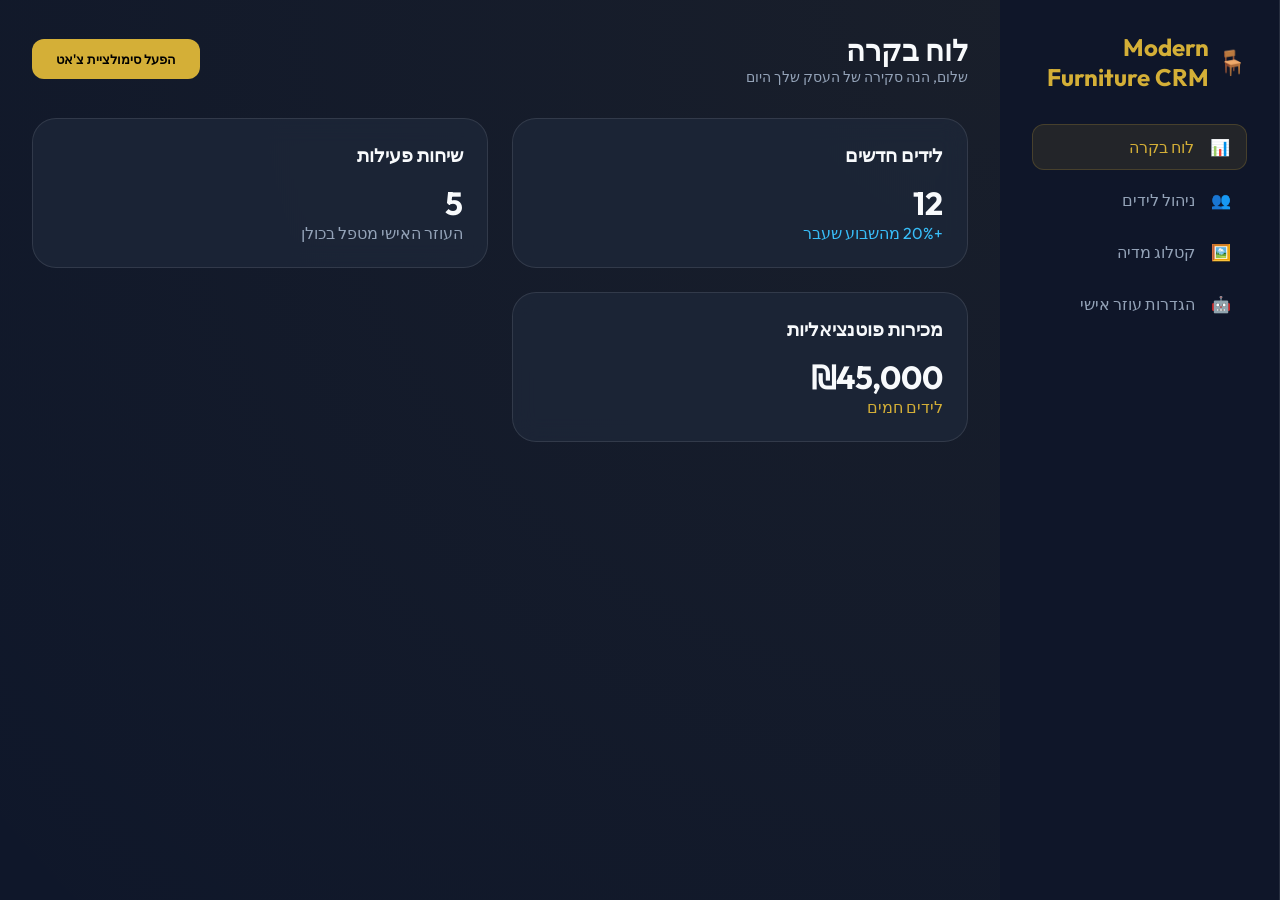
==== index.html @ c870bcd7 "Initial commit" ====
<!DOCTYPE html>
<html lang="he" dir="rtl">
<head>
    <meta charset="UTF-8">
    <meta name="viewport" content="width=device-width, initial-scale=1.0">
    <title>Furniture CRM - Assistant Manager</title>
    <link rel="stylesheet" href="styles/main.css">
</head>
<body>
    <aside class="sidebar">
        <div class="logo">
            <span>🪑</span> Modern Furniture CRM
        </div>
        <ul class="nav-links">
            <li class="nav-item active" data-tab="dashboard">
                <span>📊</span> לוח בקרה
            </li>
            <li class="nav-item" data-tab="leads">
                <span>👥</span> ניהול לידים
            </li>
            <li class="nav-item" data-tab="catalog">
                <span>🖼️</span> קטלוג מדיה
            </li>
            <li class="nav-item" data-tab="assistant">
                <span>🤖</span> הגדרות עוזר אישי
            </li>
        </ul>
    </aside>

    <main class="main-content">
        <header>
            <div class="header-title">
                <h1 id="tab-title">לוח בקרה</h1>
                <p>שלום, הנה סקירה של העסק שלך היום</p>
            </div>
            <div class="header-actions">
                <button class="btn btn-primary" id="start-sim-btn">הפעל סימולציית צ'אט</button>
            </div>
        </header>

        <!-- Dashboard Tab -->
        <div id="dashboard" class="tab-content active">
            <div class="dashboard-grid">
                <div class="card">
                    <h3>לידים חדשים</h3>
                    <p style="font-size: 2rem; font-weight: 700; margin-top: 1rem;">12</p>
                    <p style="color: var(--accent);">+20% מהשבוע שעבר</p>
                </div>
                <div class="card">
                    <h3>שיחות פעילות</h3>
                    <p style="font-size: 2rem; font-weight: 700; margin-top: 1rem;">5</p>
                    <p style="color: var(--text-muted);">העוזר האישי מטפל בכולן</p>
                </div>
                <div class="card">
                    <h3>מכירות פוטנציאליות</h3>
                    <p style="font-size: 2rem; font-weight: 700; margin-top: 1rem;">₪45,000</p>
                    <p style="color: var(--primary);">לידים חמים</p>
                </div>
            </div>
        </div>

        <!-- Leads Tab -->
        <div id="leads" class="tab-content">
            <div class="card">
                <h3>לידים אחרונים מווצאפ</h3>
                <div style="margin-top: 1rem;">
                    <table style="width: 100%; border-collapse: collapse; text-align: right;">
                        <thead>
                            <tr style="border-bottom: 1px solid var(--border); color: var(--text-muted);">
                                <th style="padding: 1rem;">שם הלקוח</th>
                                <th style="padding: 1rem;">סטטוס</th>
                                <th style="padding: 1rem;">זמן</th>
                                <th style="padding: 1rem;">פעולה</th>
                            </tr>
                        </thead>
                        <tbody>
                            <tr style="border-bottom: 1px solid var(--border);">
                                <td style="padding: 1rem;">ישראל ישראלי</td>
                                <td style="padding: 1rem;"><span style="color: var(--primary);">חם (אחרי תמונות צבע)</span></td>
                                <td style="padding: 1rem;">לפני 5 דקות</td>
                                <td style="padding: 1rem;"><button class="btn btn-primary" style="padding: 0.4rem 1rem;">צפה בצ'אט</button></td>
                            </tr>
                            <tr style="border-bottom: 1px solid var(--border);">
                                <td style="padding: 1rem;">שרה כהן</td>
                                <td style="padding: 1rem;"><span style="color: var(--accent);">חדש (נשלחו דגמים)</span></td>
                                <td style="padding: 1rem;">לפני 15 דקות</td>
                                <td style="padding: 1rem;"><button class="btn btn-primary" style="padding: 0.4rem 1rem;">צפה בצ'אט</button></td>
                            </tr>
                        </tbody>
                    </table>
                </div>
            </div>
        </div>

        <!-- Catalog Tab -->
        <div id="catalog" class="tab-content">
            <div class="catalog-section">
                <h2 style="margin-bottom: 1.5rem;">דגמי רהיטים (10 תמונות)</h2>
                <div class="catalog-grid" id="models-grid">
                    <!-- JS will generate 10 boxes -->
                </div>
            </div>
            <div class="catalog-section" style="margin-top: 3rem;">
                <h2 style="margin-bottom: 1.5rem;">פלטות צבעים (3 תמונות)</h2>
                <div class="catalog-grid" id="colors-grid" style="grid-template-columns: repeat(3, 1fr);">
                    <!-- JS will generate 3 boxes -->
                </div>
            </div>
        </div>

        <!-- Assistant Tab -->
        <div id="assistant" class="tab-content">
            <div class="card" style="max-width: 600px;">
                <h3>הגדרות עוזר אישי</h3>
                <div style="margin-top: 1.5rem; display: flex; flex-direction: column; gap: 1.5rem;">
                    <div>
                        <label style="display: block; margin-bottom: 0.5rem; color: var(--text-muted);">טון הדיבור</label>
                        <select style="width: 100%; padding: 0.75rem; border-radius: 8px; background: var(--glass); border: 1px solid var(--border); color: white;">
                            <option>יוקרתי ומנומס</option>
                            <option>חברותי וקליל</option>
                            <option>מקצועי וענייני</option>
                        </select>
                    </div>
                    <div>
                        <label style="display: block; margin-bottom: 0.5rem; color: var(--text-muted);">זרימת הודעות</label>
                        <p style="font-size: 0.9rem; color: var(--primary);">דגמים -> צבעים -> חימום ליד</p>
                    </div>
                    <div>
                        <label style="display: block; margin-bottom: 0.5rem; color: var(--text-muted);">הודעת פתיחה</label>
                        <textarea style="width: 100%; padding: 0.75rem; border-radius: 8px; background: var(--glass); border: 1px solid var(--border); color: white; height: 100px;">שלום! אני העוזר האישי של חנות הרהיטים המודרנית שלנו. אשמח להראות לך את הדגמים החדשים שלנו...</textarea>
                    </div>
                    <button class="btn btn-primary">שמור הגדרות</button>
                </div>
            </div>
        </div>

        <!-- Chat Simulator Modal (Hidden by default) -->
        <div id="chat-modal" style="display: none; position: fixed; inset: 0; background: rgba(0,0,0,0.8); z-index: 100; align-items: center; justify-content: center; backdrop-filter: blur(5px);">
            <div class="card chat-container" style="width: 400px; height: 600px; padding: 0;">
                <div style="background: var(--glass); padding: 1rem; border-bottom: 1px solid var(--border); display: flex; justify-content: space-between; align-items: center;">
                    <div style="display: flex; align-items: center; gap: 0.5rem;">
                        <div style="width: 40px; height: 40px; background: var(--primary); border-radius: 50%; display: flex; align-items: center; justify-content: center; color: black; font-weight: bold;">AI</div>
                        <div>
                            <div style="font-weight: bold;">העוזר האישי</div>
                            <div style="font-size: 0.7rem; color: #4ade80;">פעיל כעת</div>
                        </div>
                    </div>
                    <button id="close-chat" style="background: none; border: none; color: white; cursor: pointer; font-size: 1.5rem;">&times;</button>
                </div>
                <div class="chat-messages" id="chat-messages">
                    <!-- Messages will appear here -->
                </div>
                <div style="padding: 1rem; border-top: 1px solid var(--border); display: flex; gap: 0.5rem;">
                    <input type="text" placeholder="הקלד הודעה..." style="flex: 1; background: var(--glass); border: 1px solid var(--border); border-radius: 8px; padding: 0.5rem 1rem; color: white;">
                    <button class="btn btn-primary" style="padding: 0.5rem 1rem;">שלח</button>
                </div>
            </div>
        </div>
    </main>

    <script src="scripts/app.js"></script>
</body>
</html>
---- styles/main.css ----
@import url('https://fonts.googleapis.com/css2?family=Outfit:wght@300;400;600;700&display=swap');

:root {
    --primary: #d4af37;
    --primary-hover: #b8962d;
    --bg-dark: #0f172a;
    --bg-card: rgba(30, 41, 59, 0.7);
    --text-main: #f8fafc;
    --text-muted: #94a3b8;
    --border: rgba(255, 255, 255, 0.1);
    --accent: #38bdf8;
    --glass: rgba(255, 255, 255, 0.03);
}

* {
    margin: 0;
    padding: 0;
    box-sizing: border-box;
    font-family: 'Outfit', sans-serif;
}

body {
    background-color: var(--bg-dark);
    color: var(--text-main);
    min-height: 100vh;
    display: flex;
    overflow: hidden;
}

/* Sidebar */
.sidebar {
    width: 280px;
    background: rgba(15, 23, 42, 0.95);
    border-right: 1px solid var(--border);
    padding: 2rem;
    display: flex;
    flex-direction: column;
    gap: 2rem;
    z-index: 10;
}

.logo {
    font-size: 1.5rem;
    font-weight: 700;
    color: var(--primary);
    display: flex;
    align-items: center;
    gap: 0.5rem;
}

.nav-links {
    list-style: none;
    display: flex;
    flex-direction: column;
    gap: 0.5rem;
}

.nav-item {
    padding: 0.75rem 1rem;
    border-radius: 12px;
    cursor: pointer;
    transition: all 0.3s ease;
    display: flex;
    align-items: center;
    gap: 1rem;
    color: var(--text-muted);
}

.nav-item:hover, .nav-item.active {
    background: var(--glass);
    color: var(--text-main);
}

.nav-item.active {
    background: rgba(212, 175, 55, 0.1);
    color: var(--primary);
    border: 1px solid rgba(212, 175, 55, 0.2);
}

/* Main Content */
.main-content {
    flex: 1;
    padding: 2rem;
    overflow-y: auto;
    background: radial-gradient(circle at top right, rgba(212, 175, 55, 0.05), transparent);
}

header {
    display: flex;
    justify-content: space-between;
    align-items: center;
    margin-bottom: 2rem;
}

.header-title h1 {
    font-size: 1.8rem;
    font-weight: 600;
}

.header-title p {
    color: var(--text-muted);
    font-size: 0.9rem;
}

/* Cards */
.card {
    background: var(--bg-card);
    backdrop-filter: blur(12px);
    border: 1px solid var(--border);
    border-radius: 24px;
    padding: 1.5rem;
    transition: transform 0.3s ease;
}

.card:hover {
    transform: translateY(-5px);
}

/* Dashboard Grid */
.dashboard-grid {
    display: grid;
    grid-template-columns: repeat(auto-fit, minmax(300px, 1fr));
    gap: 1.5rem;
}

/* Catalog Grid */
.catalog-section {
    margin-top: 2rem;
}

.catalog-grid {
    display: grid;
    grid-template-columns: repeat(auto-fill, minmax(200px, 1fr));
    gap: 1.5rem;
}

.media-box {
    aspect-ratio: 1;
    background: var(--glass);
    border: 2px dashed var(--border);
    border-radius: 16px;
    display: flex;
    flex-direction: column;
    align-items: center;
    justify-content: center;
    gap: 1rem;
    cursor: pointer;
    position: relative;
    overflow: hidden;
}

.media-box:hover {
    border-color: var(--primary);
    background: rgba(212, 175, 55, 0.05);
}

.media-box img {
    width: 100%;
    height: 100%;
    object-fit: cover;
    display: none;
}

.media-box.has-image img {
    display: block;
}

.media-box.has-image .upload-icon {
    display: none;
}

/* Chat Simulator */
.chat-container {
    height: 500px;
    display: flex;
    flex-direction: column;
}

.chat-messages {
    flex: 1;
    overflow-y: auto;
    padding: 1rem;
    display: flex;
    flex-direction: column;
    gap: 1rem;
}

.message {
    max-width: 80%;
    padding: 0.75rem 1rem;
    border-radius: 16px;
    font-size: 0.95rem;
    line-height: 1.4;
}

.message.bot {
    background: var(--glass);
    align-self: flex-start;
    border-bottom-left-radius: 4px;
}

.message.user {
    background: var(--primary);
    color: #000;
    align-self: flex-end;
    border-bottom-right-radius: 4px;
}

.message-media {
    display: grid;
    grid-template-columns: repeat(5, 1fr);
    gap: 4px;
    margin-top: 0.5rem;
}

.message-media img {
    width: 100%;
    aspect-ratio: 1;
    border-radius: 4px;
    object-fit: cover;
}

/* Tabs Animation */
.tab-content {
    display: none;
}

.tab-content.active {
    display: block;
    animation: fadeIn 0.5s ease;
}

@keyframes fadeIn {
    from { opacity: 0; transform: translateY(10px); }
    to { opacity: 1; transform: translateY(0); }
}

/* Buttons */
.btn {
    padding: 0.75rem 1.5rem;
    border-radius: 12px;
    border: none;
    cursor: pointer;
    font-weight: 600;
    transition: all 0.3s ease;
}

.btn-primary {
    background: var(--primary);
    color: #000;
}

.btn-primary:hover {
    background: var(--primary-hover);
    box-shadow: 0 0 20px rgba(212, 175, 55, 0.3);
}
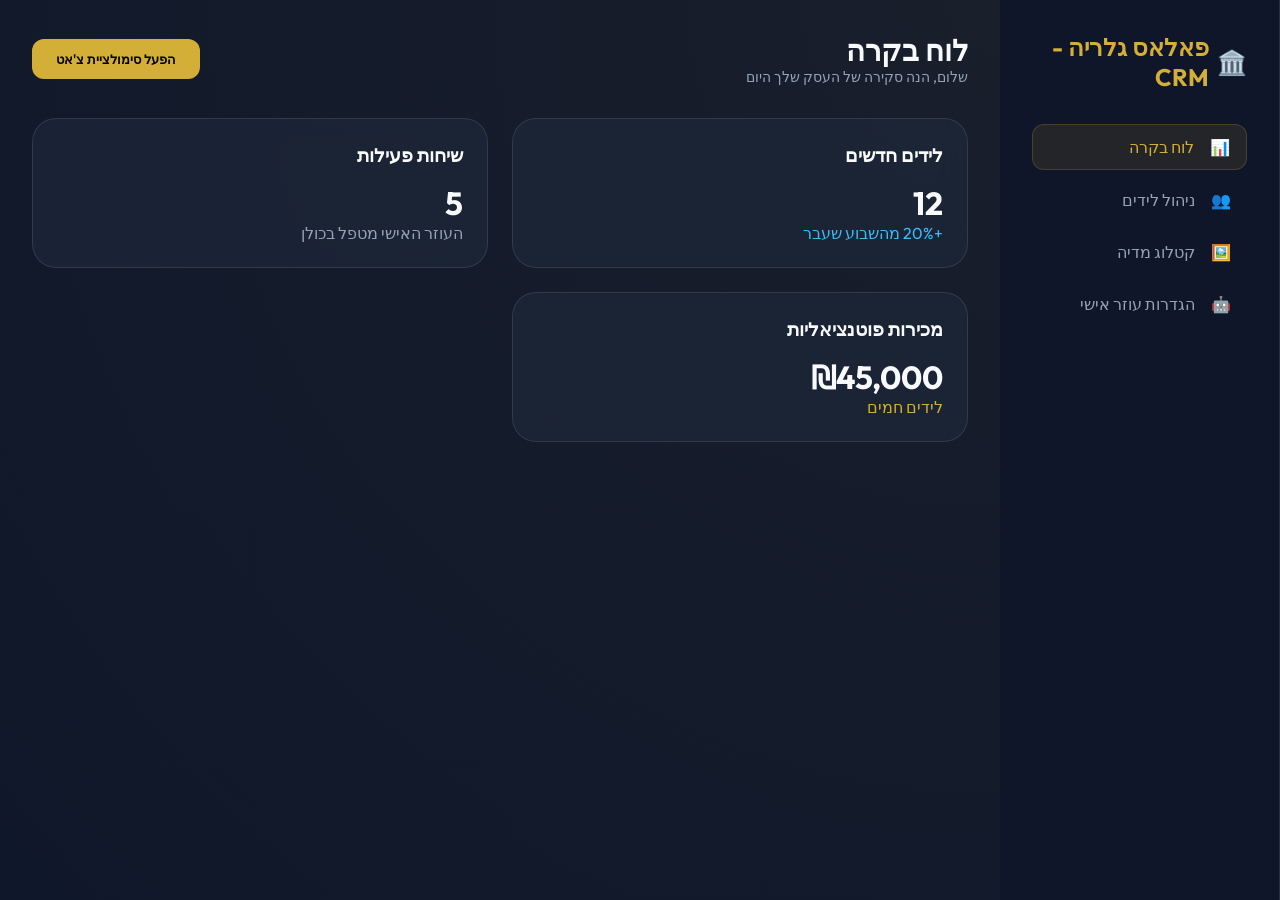
==== commit cca4943f: "Upgrade to masterpiece design and add brand name פאלאס גלריה" ====
--- a/index.html
+++ b/index.html
@@ -9,7 +9,7 @@
 <body>
     <aside class="sidebar">
         <div class="logo">
-            <span>🪑</span> Modern Furniture CRM
+            <span>🏛️</span> פאלאס גלריה - CRM
         </div>
         <ul class="nav-links">
             <li class="nav-item active" data-tab="dashboard">
